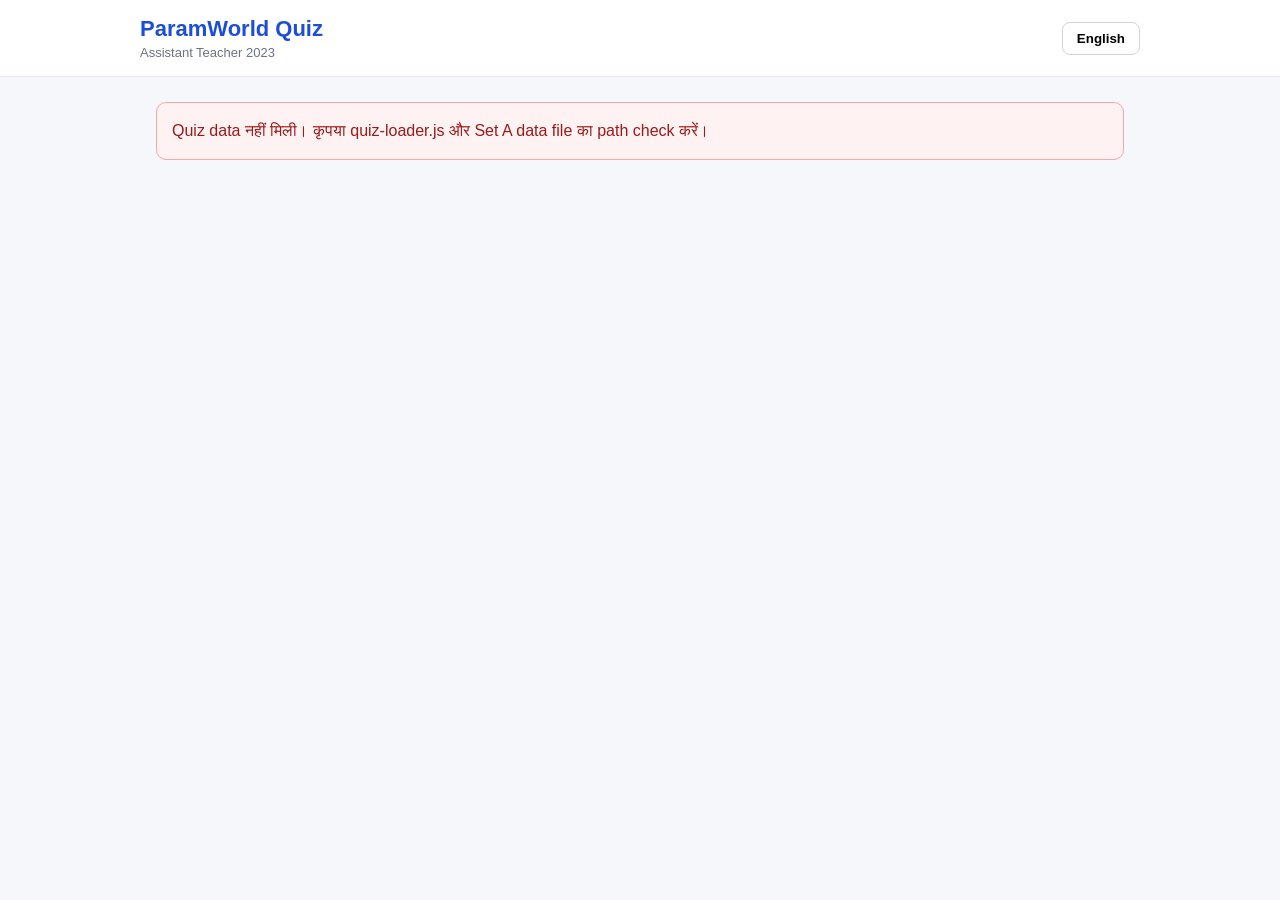
==== ENGINE/index.html @ 1f267163 "Add quiz engine interface" ====
<!DOCTYPE html>
<html lang="hi">
<head>
  <meta charset="UTF-8">
  <meta name="viewport" content="width=device-width, initial-scale=1.0">
  <title>ParamWorld Quiz</title>

  <style>
    * {
      box-sizing: border-box;
    }

    body {
      margin: 0;
      font-family: "Noto Sans Devanagari", "Mangal", Arial, sans-serif;
      background: #f5f7fb;
      color: #1f2937;
    }

    .header {
      background: #ffffff;
      border-bottom: 1px solid #e5e7eb;
      padding: 16px 20px;
      position: sticky;
      top: 0;
      z-index: 10;
    }

    .header-inner {
      max-width: 1000px;
      margin: auto;
      display: flex;
      justify-content: space-between;
      align-items: center;
      gap: 15px;
    }

    .brand {
      font-size: 22px;
      font-weight: 800;
      color: #1d4ed8;
    }

    .subtitle {
      font-size: 13px;
      color: #6b7280;
      margin-top: 3px;
    }

    .lang-btn {
      border: 1px solid #d1d5db;
      background: #fff;
      padding: 8px 14px;
      border-radius: 8px;
      cursor: pointer;
      font-weight: 600;
    }

    .container {
      max-width: 1000px;
      margin: 25px auto;
      padding: 0 16px;
    }

    .card {
      background: #fff;
      border: 1px solid #e5e7eb;
      border-radius: 14px;
      padding: 25px;
      box-shadow: 0 5px 20px rgba(0,0,0,.05);
    }

    h1, h2, h3 {
      margin-top: 0;
    }

    .quiz-info {
      display: grid;
      grid-template-columns: repeat(3, 1fr);
      gap: 12px;
      margin: 20px 0;
    }

    .info-box {
      background: #f8fafc;
      border: 1px solid #e5e7eb;
      padding: 14px;
      border-radius: 10px;
    }

    .info-label {
      color: #6b7280;
      font-size: 13px;
    }

    .info-value {
      font-weight: 700;
      margin-top: 5px;
    }

    .btn {
      border: none;
      border-radius: 9px;
      padding: 11px 18px;
      cursor: pointer;
      font-size: 15px;
      font-weight: 700;
    }

    .btn-primary {
      background: #2563eb;
      color: white;
    }

    .btn-secondary {
      background: #e5e7eb;
      color: #111827;
    }

    .btn-danger {
      background: #dc2626;
      color: white;
    }

    .question-header {
      display: flex;
      justify-content: space-between;
      align-items: center;
      gap: 15px;
      margin-bottom: 20px;
    }

    .progress {
      height: 8px;
      background: #e5e7eb;
      border-radius: 10px;
      overflow: hidden;
      margin: 15px 0 25px;
    }

    .progress-bar {
      height: 100%;
      background: #2563eb;
      transition: width .25s;
    }

    .question {
      font-size: 20px;
      font-weight: 700;
      line-height: 1.7;
      margin-bottom: 22px;
    }

    .options {
      display: grid;
      gap: 12px;
    }

    .option {
      width: 100%;
      text-align: left;
      background: white;
      border: 2px solid #e5e7eb;
      padding: 14px 16px;
      border-radius: 10px;
      cursor: pointer;
      font-size: 16px;
      line-height: 1.5;
      transition: .15s;
    }

    .option:hover {
      border-color: #93c5fd;
      background: #eff6ff;
    }

    .option.selected {
      border-color: #2563eb;
      background: #eff6ff;
    }

    .navigation {
      display: flex;
      justify-content: space-between;
      margin-top: 25px;
      gap: 10px;
    }

    .numbers {
      display: flex;
      flex-wrap: wrap;
      gap: 6px;
      margin: 20px 0;
    }

    .number-btn {
      width: 38px;
      height: 38px;
      border-radius: 7px;
      border: 1px solid #d1d5db;
      background: white;
      cursor: pointer;
    }

    .number-btn.current {
      background: #2563eb;
      color: white;
      border-color: #2563eb;
    }

    .number-btn.answered {
      background: #dcfce7;
      border-color: #86efac;
    }

    .result-grid {
      display: grid;
      grid-template-columns: repeat(4, 1fr);
      gap: 12px;
      margin: 20px 0;
    }

    .result-box {
      padding: 18px;
      border-radius: 10px;
      background: #f8fafc;
      text-align: center;
      border: 1px solid #e5e7eb;
    }

    .result-number {
      font-size: 25px;
      font-weight: 800;
    }

    .review-item {
      border: 1px solid #e5e7eb;
      border-radius: 12px;
      padding: 18px;
      margin-bottom: 15px;
    }

    .correct {
      background: #f0fdf4;
      border-color: #86efac;
    }

    .wrong {
      background: #fef2f2;
      border-color: #fca5a5;
    }

    .unattempted {
      background: #f9fafb;
    }

    .answer-line {
      margin-top: 8px;
      line-height: 1.6;
    }

    .hidden {
      display: none !important;
    }

    .loading {
      text-align: center;
      padding: 60px 20px;
      color: #6b7280;
    }

    .error {
      background: #fef2f2;
      border: 1px solid #fca5a5;
      color: #991b1b;
      padding: 15px;
      border-radius: 10px;
      line-height: 1.6;
    }

    @media (max-width: 700px) {
      .quiz-info,
      .result-grid {
        grid-template-columns: 1fr 1fr;
      }

      .question {
        font-size: 18px;
      }

      .header-inner {
        align-items: flex-start;
      }
    }

    @media (max-width: 450px) {
      .quiz-info,
      .result-grid {
        grid-template-columns: 1fr;
      }

      .card {
        padding: 17px;
      }
    }
  </style>
</head>

<body>

<header class="header">
  <div class="header-inner">
    <div>
      <div class="brand">ParamWorld Quiz</div>
      <div class="subtitle" id="subtitle">Assistant Teacher 2023</div>
    </div>

    <button class="lang-btn" id="languageBtn">
      English
    </button>
  </div>
</header>

<main class="container">

  <div id="loading" class="card loading">
    <h2>क्विज लोड हो रही है...</h2>
    <p>Please wait...</p>
  </div>

  <div id="errorBox" class="error hidden"></div>

  <section id="startScreen" class="card hidden">
    <h1 id="quizTitle">Assistant Teacher 2023</h1>

    <div class="quiz-info">
      <div class="info-box">
        <div class="info-label">Exam</div>
        <div class="info-value" id="examName"></div>
      </div>

      <div class="info-box">
        <div class="info-label">Subject</div>
        <div class="info-value" id="subjectName"></div>
      </div>

      <div class="info-box">
        <div class="info-label">Questions</div>
        <div class="info-value" id="questionCount"></div>
      </div>

      <div class="info-box">
        <div class="info-label">Correct Answer</div>
        <div class="info-value" id="correctMarks"></div>
      </div>

      <div class="info-box">
        <div class="info-label">Wrong Answer</div>
        <div class="info-value" id="wrongMarks"></div>
      </div>

      <div class="info-box">
        <div class="info-label">Set</div>
        <div class="info-value">Set A</div>
      </div>
    </div>

    <h3>निर्देश</h3>

    <ul>
      <li>प्रत्येक प्रश्न के चार विकल्प हैं।</li>
      <li>सही उत्तर के लिए 1 अंक मिलेगा।</li>
      <li>गलत उत्तर के लिए 0.25 अंक काटे जाएंगे।</li>
      <li>प्रश्नों और विकल्पों का क्रम नहीं बदला जाएगा।</li>
      <li>क्विज समाप्त करने के बाद परिणाम और उत्तर समीक्षा देख सकते हैं।</li>
    </ul>

    <button class="btn btn-primary" id="startBtn">
      क्विज शुरू करें
    </button>
  </section>

  <section id="quizScreen" class="card hidden">

    <div class="question-header">
      <strong id="questionNumber"></strong>
      <strong id="answeredCount"></strong>
    </div>

    <div class="progress">
      <div class="progress-bar" id="progressBar"></div>
    </div>

    <div class="numbers" id="questionNumbers"></div>

    <div class="question" id="questionText"></div>

    <div class="options" id="options"></div>

    <div class="navigation">
      <button class="btn btn-secondary" id="prevBtn">
        ← पिछला
      </button>

      <button class="btn btn-primary" id="nextBtn">
        अगला →
      </button>
    </div>

    <div style="margin-top:20px;text-align:right;">
      <button class="btn btn-danger" id="submitBtn">
        क्विज Submit करें
      </button>
    </div>

  </section>

  <section id="resultScreen" class="card hidden">

    <h1>आपका परिणाम</h1>

    <div class="result-grid">

      <div class="result-box">
        <div>कुल प्रश्न</div>
        <div class="result-number" id="totalResult">0</div>
      </div>

      <div class="result-box">
        <div>प्रयास किए</div>
        <div class="result-number" id="attemptedResult">0</div>
      </div>

      <div class="result-box">
        <div>सही</div>
        <div class="result-number" id="correctResult">0</div>
      </div>

      <div class="result-box">
        <div>गलत</div>
        <div class="result-number" id="wrongResult">0</div>
      </div>

      <div class="result-box">
        <div>अनुत्तरित</div>
        <div class="result-number" id="unattemptedResult">0</div>
      </div>

      <div class="result-box">
        <div>Score</div>
        <div class="result-number" id="scoreResult">0</div>
      </div>

      <div class="result-box">
        <div>Accuracy</div>
        <div class="result-number" id="accuracyResult">0%</div>
      </div>

    </div>

    <button class="btn btn-primary" id="reviewBtn">
      उत्तर Review करें
    </button>

    <button class="btn btn-secondary" id="retakeBtn">
      फिर से दें
    </button>

  </section>

  <section id="reviewScreen" class="card hidden">

    <h1>उत्तर समीक्षा</h1>

    <div id="reviewContainer"></div>

    <button class="btn btn-primary" id="backResultBtn">
      परिणाम पर वापस जाएं
    </button>

  </section>

</main>

<!--
  IMPORTANT:
  index.html ENGINE folder के अंदर है।
  इसलिए quiz-loader.js तक जाने के लिए ../ इस्तेमाल होगा।
-->
<script src="../quiz-loader.js"></script>

<script>

(function () {

  "use strict";

  var quiz = null;
  var questions = [];
  var currentIndex = 0;
  var answers = [];
  var language = "hi";

  var $ = function (id) {
    return document.getElementById(id);
  };

  function show(id) {
    $(id).classList.remove("hidden");
  }

  function hide(id) {
    $(id).classList.add("hidden");
  }

  function text(hi, en) {
    return language === "hi" ? hi : en;
  }

  function getQuestionsFromData(data) {

    if (!data || typeof data !== "object") {
      return [];
    }

    var allKeys = Object.keys(data);

    for (var i = 0; i < allKeys.length; i++) {

      var item = data[allKeys[i]];

      if (
        item &&
        item.questions &&
        Array.isArray(item.questions) &&
        item.questions.length > 0
      ) {

        /*
          Set A file में कई quiz objects हो सकते हैं।
          Hindi subject वाले Assistant Teacher 2023 quiz को प्राथमिकता।
        */

        if (
          item.year == 2023 &&
          (
            item.subjectHi === "सामान्य हिंदी" ||
            item.subject === "General Hindi" ||
            String(item.titleHindi || "").indexOf("सामान्य हिंदी") >= 0
          )
        ) {
          return item;
        }
      }
    }

    /*
      अगर ऊपर वाला exact match न मिले,
      तो पहला valid quiz इस्तेमाल करें।
    */

    for (var j = 0; j < allKeys.length; j++) {

      var fallback = data[allKeys[j]];

      if (
        fallback &&
        Array.isArray(fallback.questions) &&
        fallback.questions.length > 0
      ) {
        return fallback;
      }
    }

    return null;
  }

  function initialize(data) {

    quiz = getQuestionsFromData(data);

    if (!quiz) {
      hide("loading");
      $("errorBox").textContent =
        "Quiz data नहीं मिली। कृपया quiz-loader.js और Set A data file का path check करें।";
      show("errorBox");
      return;
    }

    questions = quiz.questions.slice();

    answers = new Array(questions.length);

    for (var i = 0; i < answers.length; i++) {
      answers[i] = null;
    }

    $("quizTitle").textContent =
      quiz.titleHindi || "Assistant Teacher 2023 Hindi PYQ";

    $("examName").textContent =
      quiz.examHi || quiz.exam || "Assistant Teacher";

    $("subjectName").textContent =
      quiz.subjectHi || quiz.subject || "General Hindi";

    $("questionCount").textContent =
      questions.length;

    $("correctMarks").textContent =
      "+" + (quiz.correctMarks != null ? quiz.correctMarks : 1);

    $("wrongMarks").textContent =
      quiz.wrongMarks != null ? quiz.wrongMarks : "-0.25";

    hide("loading");
    show("startScreen");
  }

  function renderQuestionNumbers() {

    var container = $("questionNumbers");

    container.innerHTML = "";

    for (var i = 0; i < questions.length; i++) {

      var button = document.createElement("button");

      button.className = "number-btn";

      if (i === currentIndex) {
        button.classList.add("current");
      }

      if (answers[i] !== null && answers[i] !== undefined) {
        button.classList.add("answered");
      }

      button.textContent = i + 1;

      (function (index) {

        button.addEventListener("click", function () {
          currentIndex = index;
          renderQuestion();
        });

      })(i);

      container.appendChild(button);
    }
  }

  function renderQuestion() {

    if (!questions.length) {
      return;
    }

    var q = questions[currentIndex];

    $("questionNumber").textContent =
      text(
        "प्रश्न " + (currentIndex + 1) + " / " + questions.length,
        "Question " + (currentIndex + 1) + " / " + questions.length
      );

    var answered = answers.filter(function (value) {
      return value !== null && value !== undefined;
    }).length;

    $("answeredCount").textContent =
      text(
        "उत्तर दिए: " + answered,
        "Answered: " + answered
      );

    $("progressBar").style.width =
      (((currentIndex + 1) / questions.length) * 100) + "%";

    $("questionText").textContent =
      language === "hi"
        ? (q.questionHindi || q.questionEnglish || "")
        : (q.questionEnglish || q.questionHindi || "");

    var optionList =
      language === "hi"
        ? (q.optionsHindi || q.optionsEnglish || [])
        : (q.optionsEnglish || q.optionsHindi || []);

    var optionsContainer = $("options");

    optionsContainer.innerHTML = "";

    for (var i = 0; i < optionList.length; i++) {

      var option = document.createElement("button");

      option.className = "option";

      if (answers[currentIndex] === i) {
        option.classList.add("selected");
      }

      option.textContent =
        String.fromCharCode(65 + i) + ". " + optionList[i];

      (function (index) {

        option.addEventListener("click", function () {

          answers[currentIndex] = index;

          renderQuestion();

        });

      })(i);

      optionsContainer.appendChild(option);
    }

    $("prevBtn").disabled = currentIndex === 0;

    $("nextBtn").disabled =
      currentIndex === questions.length - 1;

    renderQuestionNumbers();
  }

  function submitQuiz() {

    var unanswered = answers.filter(function (value) {
      return value === null || value === undefined;
    }).length;

    if (unanswered > 0) {

      var message = text(
        "अभी " + unanswered + " प्रश्न अनुत्तरित हैं। क्या आप फिर भी Submit करना चाहते हैं?",
        unanswered + " questions are unanswered. Do you still want to submit?"
      );

      if (!confirm(message)) {
        return;
      }
    }

    calculateResult();
  }

  function calculateResult() {

    var correct = 0;
    var wrong = 0;
    var unattempted = 0;

    for (var i = 0; i < questions.length; i++) {

      if (answers[i] === null || answers[i] === undefined) {

        unattempted++;

      } else if (answers[i] === questions[i].answer) {

        correct++;

      } else {

        wrong++;

      }
    }

    var attempted = correct + wrong;

    var correctMarks =
      quiz.correctMarks != null
        ? Number(quiz.correctMarks)
        : 1;

    var wrongMarks =
      quiz.wrongMarks != null
        ? Number(quiz.wrongMarks)
        : -0.25;

    var score =
      (correct * correctMarks) +
      (wrong * wrongMarks);

    var accuracy =
      attempted > 0
        ? ((correct / attempted) * 100)
        : 0;

    $("totalResult").textContent =
      questions.length;

    $("attemptedResult").textContent =
      attempted;

    $("correctResult").textContent =
      correct;

    $("wrongResult").textContent =
      wrong;

    $("unattemptedResult").textContent =
      unattempted;

    $("scoreResult").textContent =
      score.toFixed(2);

    $("accuracyResult").textContent =
      accuracy.toFixed(1) + "%";

    hide("quizScreen");
    hide("startScreen");
    hide("reviewScreen");

    show("resultScreen");
  }

  function renderReview() {

    var container = $("reviewContainer");

    container.innerHTML = "";

    for (var i = 0; i < questions.length; i++) {

      var q = questions[i];

      var item = document.createElement("div");

      var userAnswer =
        answers[i] === null || answers[i] === undefined
          ? null
          : answers[i];

      var isUnattempted = userAnswer === null;

      var isCorrect =
        !isUnattempted &&
        userAnswer === q.answer;

      if (isCorrect) {
        item.className = "review-item correct";
      } else if (isUnattempted) {
        item.className = "review-item unattempted";
      } else {
        item.className = "review-item wrong";
      }

      var question = document.createElement("div");

      question.style.fontWeight = "700";
      question.style.lineHeight = "1.7";

      question.textContent =
        (i + 1) + ". " +
        (
          language === "hi"
            ? (q.questionHindi || q.questionEnglish || "")
            : (q.questionEnglish || q.questionHindi || "")
        );

      item.appendChild(question);

      var optionList =
        language === "hi"
          ? (q.optionsHindi || q.optionsEnglish || [])
          : (q.optionsEnglish || q.optionsHindi || []);

      var userLine =
        document.createElement("div");

      userLine.className = "answer-line";

      if (isUnattempted) {

        userLine.textContent =
          text(
            "आपका उत्तर: नहीं दिया गया",
            "Your Answer: Not Attempted"
          );

      } else {

        userLine.textContent =
          text(
            "आपका उत्तर: " + optionList[userAnswer],
            "Your Answer: " + optionList[userAnswer]
          );
      }

      item.appendChild(userLine);

      var correctLine =
        document.createElement("div");

      correctLine.className = "answer-line";

      correctLine.textContent =
        text(
          "सही उत्तर: " + optionList[q.answer],
          "Correct Answer: " + optionList[q.answer]
        );

      item.appendChild(correctLine);

      var status =
        document.createElement("div");

      status.className = "answer-line";

      status.style.fontWeight = "700";

      status.textContent =
        isCorrect
          ? text("सही उत्तर", "Correct")
          : isUnattempted
            ? text("अनुत्तरित", "Unattempted")
            : text("गलत उत्तर", "Wrong");

      item.appendChild(status);

      if (q.explanationHindi || q.explanationEnglish) {

        var explanation =
          document.createElement("div");

        explanation.className = "answer-line";

        explanation.textContent =
          text(
            "व्याख्या: " + (q.explanationHindi || ""),
            "Explanation: " + (q.explanationEnglish || "")
          );

        item.appendChild(explanation);
      }

      container.appendChild(item);
    }
  }

  $("startBtn").addEventListener("click", function () {

    currentIndex = 0;

    answers = new Array(questions.length);

    for (var i = 0; i < answers.length; i++) {
      answers[i] = null;
    }

    hide("startScreen");
    hide("resultScreen");
    hide("reviewScreen");

    show("quizScreen");

    renderQuestion();
  });

  $("prevBtn").addEventListener("click", function () {

    if (currentIndex > 0) {
      currentIndex--;
      renderQuestion();
    }

  });

  $("nextBtn").addEventListener("click", function () {

    if (currentIndex < questions.length - 1) {
      currentIndex++;
      renderQuestion();
    }

  });

  $("submitBtn").addEventListener("click", submitQuiz);

  $("reviewBtn").addEventListener("click", function () {

    hide("resultScreen");
    hide("quizScreen");

    renderReview();

    show("reviewScreen");

    window.scrollTo({
      top: 0,
      behavior: "smooth"
    });

  });

  $("backResultBtn").addEventListener("click", function () {

    hide("reviewScreen");
    show("resultScreen");

    window.scrollTo({
      top: 0,
      behavior: "smooth"
    });

  });

  $("retakeBtn").addEventListener("click", function () {

    currentIndex = 0;

    answers = new Array(questions.length);

    for (var i = 0; i < answers.length; i++) {
      answers[i] = null;
    }

    hide("resultScreen");
    hide("reviewScreen");

    show("quizScreen");

    renderQuestion();

  });

  $("languageBtn").addEventListener("click", function () {

    language =
      language === "hi"
        ? "en"
        : "hi";

    $("languageBtn").textContent =
      language === "hi"
        ? "English"
        : "हिन्दी";

    renderQuestion();

  });

  /*
    quiz-loader.js पहले Set A data load करेगा।
    उसके बाद PARAMWORLD_QUIZ_READY promise पूरा होगा।
  */

  if (
    window.PARAMWORLD_QUIZ_READY &&
    typeof window.PARAMWORLD_QUIZ_READY.then === "function"
  ) {

    window.PARAMWORLD_QUIZ_READY
      .then(function () {

        initialize(window.ParamWorldQuizData);

      })
      .catch(function (error) {

        hide("loading");

        $("errorBox").textContent =
          "Quiz data load नहीं हो पाया: " +
          error.message;

        show("errorBox");

      });

  } else {

    /*
      अगर loader पहले ही load हो चुका है।
    */

    setTimeout(function () {

      initialize(window.ParamWorldQuizData);

    }, 500);

  }

})();

</script>

</body>
</html>
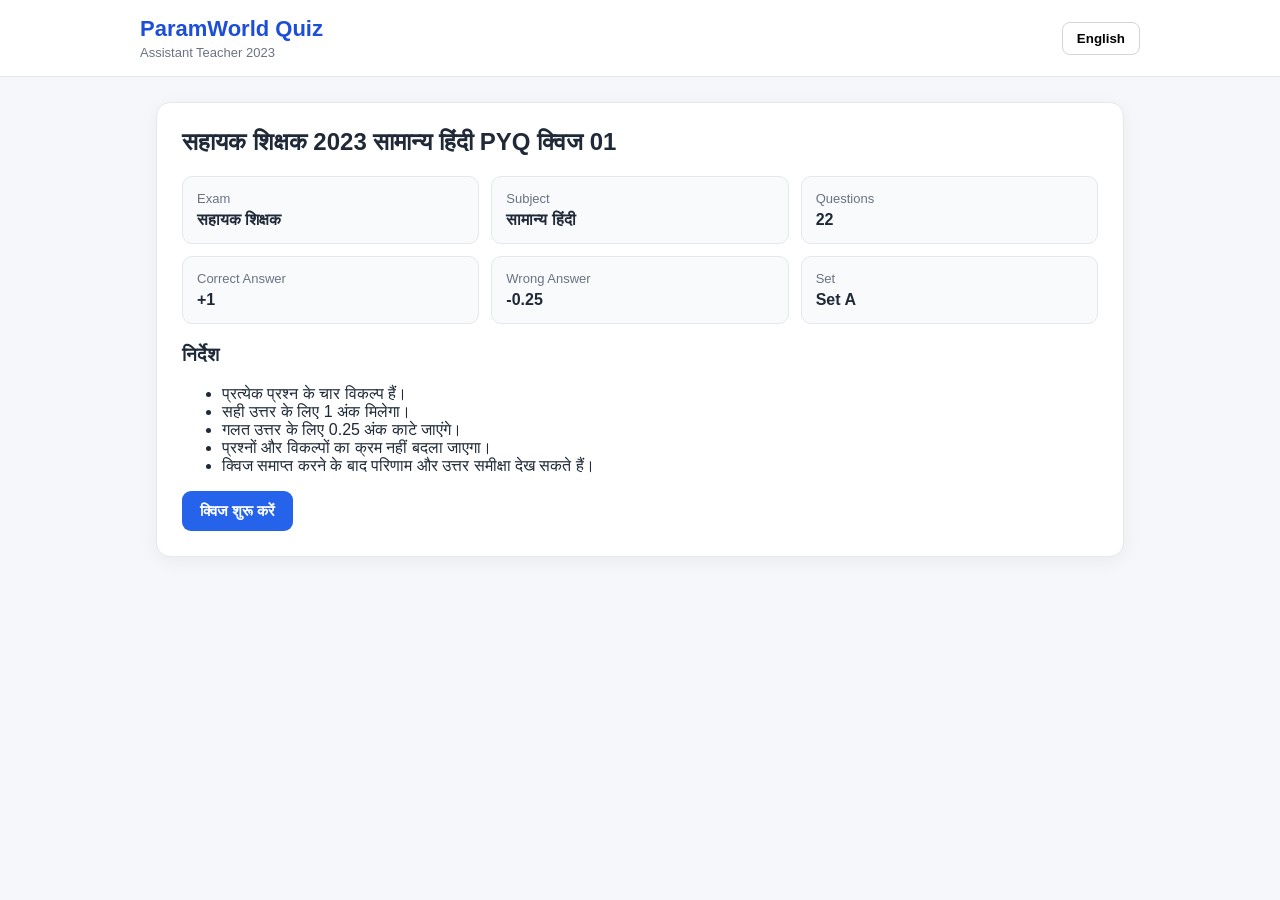
==== commit 65c0e1e3: "Fix quiz data loader and engine path" ====
--- a/ENGINE/index.html
+++ b/ENGINE/index.html
@@ -482,11 +482,7 @@
 
 </main>
 
-<!--
-  IMPORTANT:
-  index.html ENGINE folder के अंदर है।
-  इसलिए quiz-loader.js तक जाने के लिए ../ इस्तेमाल होगा।
--->
+<!-- Quiz data loader. This file is one folder above ENGINE. -->
 <script src="../quiz-loader.js"></script>
 
 <script>
